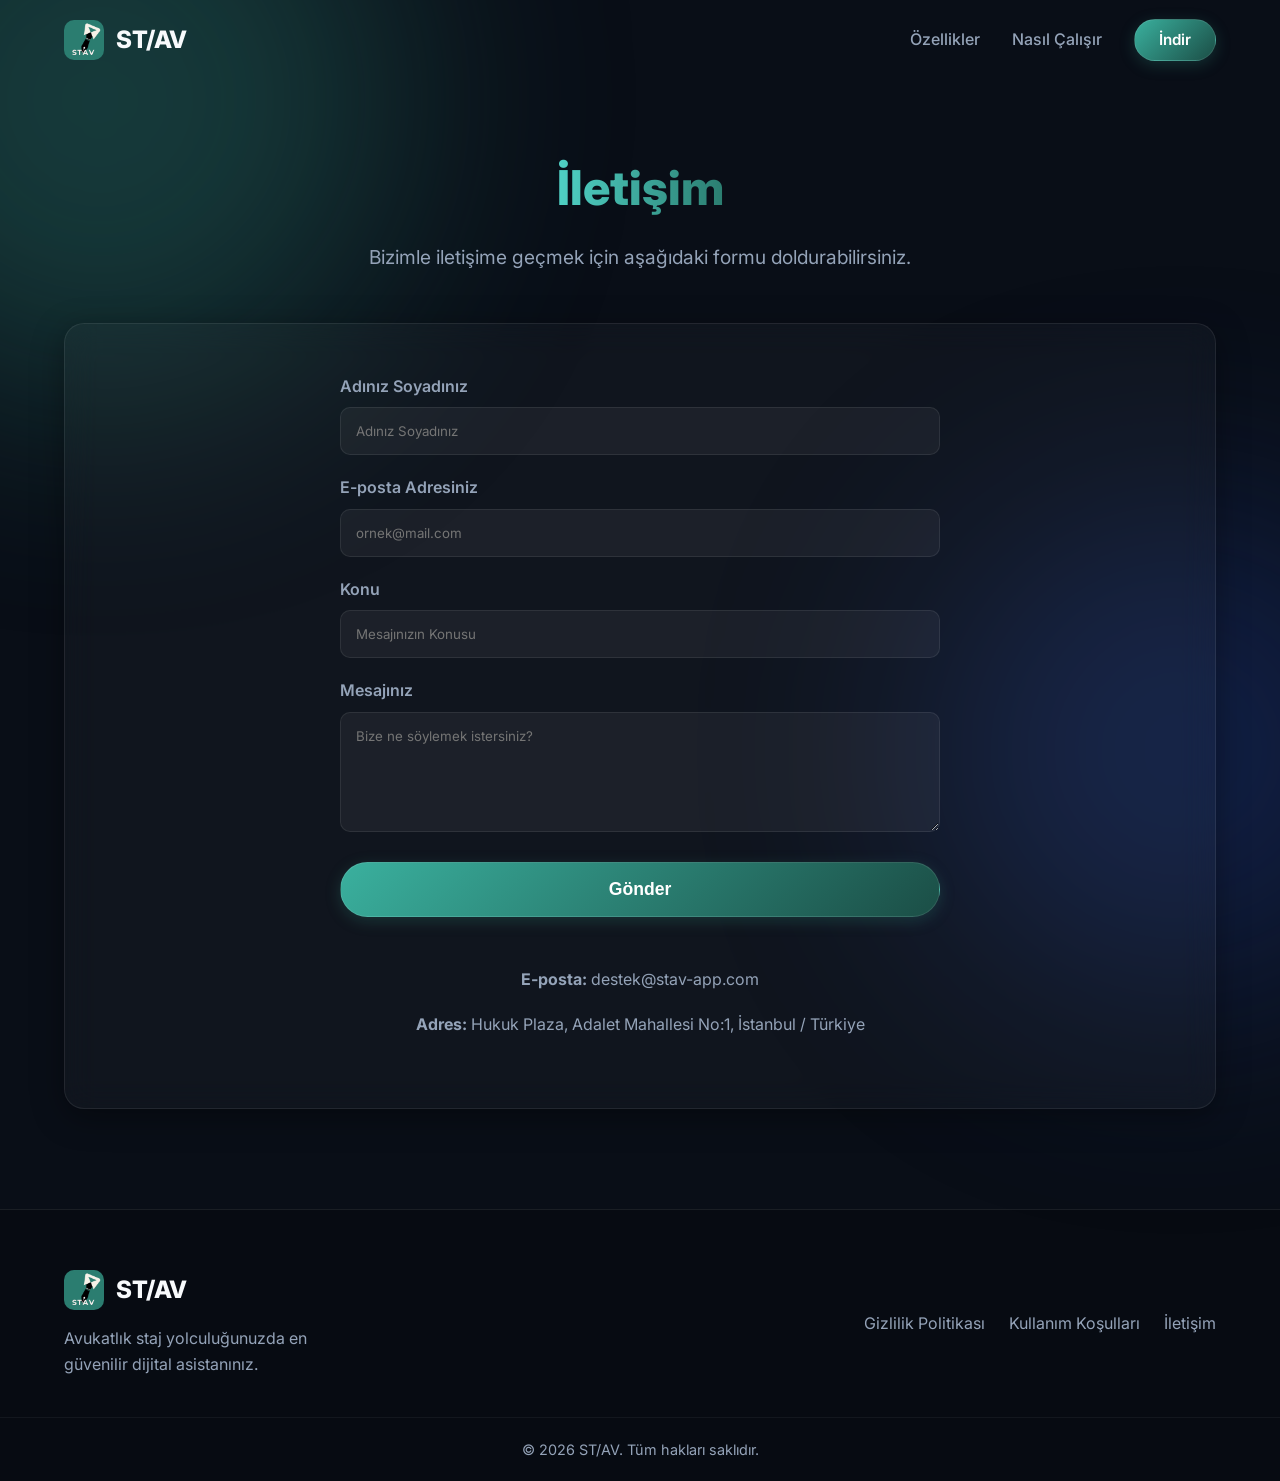
==== iletisim.html @ ea784f07 "Add files via upload" ====
<!DOCTYPE html>
<html lang="tr">
<head>
    <meta charset="UTF-8">
    <meta name="viewport" content="width=device-width, initial-scale=1.0">
    <title>İletişim - ST/AV</title>
    <link rel="preconnect" href="https://fonts.googleapis.com">
    <link rel="preconnect" href="https://fonts.gstatic.com" crossorigin>
    <link href="https://fonts.googleapis.com/css2?family=Inter:wght@300;400;600;800&display=swap" rel="stylesheet">
    <link rel="stylesheet" href="style.css">
</head>
<body>
    <div class="bg-glow glow-1"></div>
    <div class="bg-glow glow-2"></div>

    <header class="glass-header">
        <div class="container nav-container">
            <a href="index.html" class="logo-wrapper">
                <img src="image/storeLogo_512x512.png" alt="ST/AV Logo" class="logo-img">
                <span class="logo-text">ST/AV</span>
            </a>
            <div class="menu-toggle"><span class="bar"></span><span class="bar"></span><span class="bar"></span></div>
            <nav class="nav-links">
                <a href="index.html#features">Özellikler</a>
                <a href="index.html#how-it-works">Nasıl Çalışır</a>
                <a href="index.html#download" class="btn-primary-small">İndir</a>
            </nav>
        </div>
    </header>

    <main>
        <section class="page-header container animate-on-scroll">
            <h1><span class="text-gradient">İletişim</span></h1>
            <p style="color: var(--color-text-muted); font-size: 1.2rem; margin-top: 15px;">Bizimle iletişime geçmek için aşağıdaki formu doldurabilirsiniz.</p>
        </section>

        <section class="container animate-on-scroll delay-1">
            <div class="glass-panel content-panel" style="text-align: center;">
                <form class="contact-form">
                    <div class="form-group">
                        <label for="name">Adınız Soyadınız</label>
                        <input type="text" id="name" class="form-control" placeholder="Adınız Soyadınız">
                    </div>
                    <div class="form-group">
                        <label for="email">E-posta Adresiniz</label>
                        <input type="email" id="email" class="form-control" placeholder="ornek@mail.com">
                    </div>
                    <div class="form-group">
                        <label for="subject">Konu</label>
                        <input type="text" id="subject" class="form-control" placeholder="Mesajınızın Konusu">
                    </div>
                    <div class="form-group">
                        <label for="message">Mesajınız</label>
                        <textarea id="message" class="form-control" placeholder="Bize ne söylemek istersiniz?"></textarea>
                    </div>
                    <button type="button" class="btn-primary" style="margin-top: 10px; width: 100%;">Gönder</button>
                </form>
                
                <div style="margin-top: 50px; color: var(--color-text-muted);">
                    <p><strong>E-posta:</strong> destek@stav-app.com</p>
                    <p><strong>Adres:</strong> Hukuk Plaza, Adalet Mahallesi No:1, İstanbul / Türkiye</p>
                </div>
            </div>
        </section>
    </main>

    <footer class="footer-section">
        <div class="container footer-content">
            <div class="footer-left">
                <a href="index.html" class="logo-wrapper">
                    <img src="image/storeLogo_512x512.png" alt="ST/AV Logo" class="logo-img">
                    <span class="logo-text">ST/AV</span>
                </a>
                <p>Avukatlık staj yolculuğunuzda en güvenilir dijital asistanınız.</p>
            </div>
            <div class="footer-links">
                <a href="gizlilik.html">Gizlilik Politikası</a>
                <a href="kosullar.html">Kullanım Koşulları</a>
                <a href="iletisim.html">İletişim</a>
            </div>
        </div>
        <div class="footer-bottom">
            <p>&copy; 2026 ST/AV. Tüm hakları saklıdır.</p>
        </div>
    </footer>

    <script src="script.js"></script>
</body>
</html>
---- style.css ----
/* Reset and Variables */
:root {
    --color-primary: #2b7d70; /* Brand Color */
    --color-primary-light: #3ab09e;
    --color-primary-dark: #1b4e46;
    --color-bg: #090e17; /* Very Dark Slate */
    --color-text: #f8fafc;
    --color-text-muted: #94a3b8;
    
    --glass-bg: rgba(255, 255, 255, 0.03);
    --glass-border: rgba(255, 255, 255, 0.08);
    --glass-shadow: 0 8px 32px 0 rgba(0, 0, 0, 0.37);
    
    --transition-smooth: all 0.4s cubic-bezier(0.25, 1, 0.5, 1);
}

* {
    margin: 0;
    padding: 0;
    box-sizing: border-box;
}

html {
    scroll-behavior: smooth;
}

body {
    font-family: 'Inter', sans-serif;
    background-color: var(--color-bg);
    color: var(--color-text);
    overflow-x: hidden;
    line-height: 1.6;
}

.container {
    max-width: 1200px;
    margin: 0 auto;
    padding: 0 24px;
}

/* Background Glow Effects */
.bg-glow {
    position: fixed;
    border-radius: 50%;
    filter: blur(120px);
    z-index: -1;
    opacity: 0.4;
    pointer-events: none;
}

.glow-1 {
    width: 600px;
    height: 600px;
    background: var(--color-primary);
    top: -200px;
    left: -200px;
}

.glow-2 {
    width: 500px;
    height: 500px;
    background: #1e3a8a; /* Deep blue to mix with teal */
    bottom: -100px;
    right: -150px;
}

/* Glassmorphism Utilities */
.glass-panel {
    background: var(--glass-bg);
    backdrop-filter: blur(16px);
    -webkit-backdrop-filter: blur(16px);
    border: 1px solid var(--glass-border);
    border-radius: 20px;
    box-shadow: var(--glass-shadow);
}

/* Header & Nav */
.glass-header {
    position: fixed;
    top: 0;
    left: 0;
    width: 100%;
    z-index: 1000;
    transition: var(--transition-smooth);
    border-bottom: 1px solid transparent;
}

.glass-header.scrolled {
    background: rgba(9, 14, 23, 0.8);
    backdrop-filter: blur(20px);
    border-bottom: 1px solid var(--glass-border);
    padding: 10px 0;
}

.nav-container {
    display: flex;
    justify-content: space-between;
    align-items: center;
    height: 80px;
    transition: height 0.3s;
}

.glass-header.scrolled .nav-container {
    height: 60px;
}

.logo-wrapper {
    display: flex;
    align-items: center;
    gap: 12px;
    text-decoration: none;
    color: var(--color-text);
}

.logo-img {
    width: 40px;
    height: 40px;
    border-radius: 10px;
    object-fit: contain;
}

.logo-text {
    font-weight: 800;
    font-size: 1.5rem;
    letter-spacing: -0.5px;
}

.nav-links {
    display: flex;
    align-items: center;
    gap: 32px;
}

.nav-links a:not(.btn-primary-small) {
    color: var(--color-text-muted);
    text-decoration: none;
    font-weight: 500;
    transition: color 0.3s ease;
}

.nav-links a:not(.btn-primary-small):hover {
    color: var(--color-text);
}

/* Buttons */
.btn-primary, .btn-primary-small {
    background: linear-gradient(135deg, var(--color-primary-light), var(--color-primary-dark));
    color: white;
    text-decoration: none;
    font-weight: 600;
    border-radius: 50px;
    box-shadow: 0 4px 15px rgba(43, 125, 112, 0.3);
    transition: var(--transition-smooth);
    border: 1px solid rgba(255,255,255,0.1);
}

.btn-primary-small {
    padding: 8px 24px;
    font-size: 0.95rem;
}

.btn-primary {
    padding: 16px 36px;
    font-size: 1.1rem;
    display: inline-block;
}

.btn-primary:hover, .btn-primary-small:hover {
    transform: translateY(-2px);
    box-shadow: 0 8px 25px rgba(43, 125, 112, 0.5);
    filter: brightness(1.1);
}

.btn-secondary {
    background: rgba(255, 255, 255, 0.05);
    color: var(--color-text);
    text-decoration: none;
    font-weight: 600;
    border-radius: 50px;
    padding: 16px 36px;
    font-size: 1.1rem;
    display: inline-block;
    border: 1px solid var(--glass-border);
    backdrop-filter: blur(10px);
    transition: var(--transition-smooth);
}

.btn-secondary:hover {
    background: rgba(255, 255, 255, 0.1);
    transform: translateY(-2px);
}

/* Hero Section */
.hero-section {
    padding-top: 180px;
    padding-bottom: 100px;
    min-height: 100vh;
    display: flex;
    align-items: center;
    justify-content: space-between;
    gap: 50px;
}

.hero-content {
    flex: 1;
    max-width: 600px;
}

.hero-content h1 {
    font-size: 4rem;
    line-height: 1.1;
    font-weight: 800;
    margin-bottom: 24px;
}

.text-gradient {
    background: linear-gradient(to right, #4fd1c5, var(--color-primary));
    -webkit-background-clip: text;
    -webkit-text-fill-color: transparent;
    background-clip: text;
}

.hero-content p {
    font-size: 1.25rem;
    color: var(--color-text-muted);
    margin-bottom: 40px;
}

.hero-buttons {
    display: flex;
    gap: 16px;
}

.hero-image-wrapper {
    flex: 1;
    display: flex;
    justify-content: center;
    perspective: 1000px;
}

.hero-mockup {
    max-width: 100%;
    height: auto;
    border-radius: 30px;
    transform: rotateY(-10deg) rotateX(5deg);
    box-shadow: -20px 20px 50px rgba(0,0,0,0.5), 0 0 40px rgba(43, 125, 112, 0.2);
    animation: float 6s ease-in-out infinite;
}

@keyframes float {
    0% { transform: rotateY(-10deg) rotateX(5deg) translateY(0px); }
    50% { transform: rotateY(-10deg) rotateX(5deg) translateY(-20px); }
    100% { transform: rotateY(-10deg) rotateX(5deg) translateY(0px); }
}

/* Section Common */
.section-title {
    text-align: center;
    margin-bottom: 60px;
}

.section-title h2 {
    font-size: 2.5rem;
    font-weight: 800;
    margin-bottom: 16px;
}

.section-title p {
    color: var(--color-text-muted);
    font-size: 1.1rem;
    max-width: 600px;
    margin: 0 auto;
}

/* Features Section */
.features-section {
    padding: 100px 24px;
}

.features-grid {
    display: grid;
    grid-template-columns: repeat(auto-fit, minmax(300px, 1fr));
    gap: 30px;
}

.feature-card {
    padding: 40px;
    transition: var(--transition-smooth);
}

.feature-card:hover {
    transform: translateY(-10px);
    background: rgba(255, 255, 255, 0.05);
    border-color: rgba(255, 255, 255, 0.15);
}

.icon-circle {
    width: 60px;
    height: 60px;
    background: rgba(43, 125, 112, 0.2);
    border-radius: 50%;
    display: flex;
    align-items: center;
    justify-content: center;
    font-size: 1.5rem;
    margin-bottom: 24px;
    border: 1px solid rgba(43, 125, 112, 0.3);
}

.feature-card h3 {
    font-size: 1.5rem;
    margin-bottom: 16px;
}

.feature-card p {
    color: var(--color-text-muted);
}

/* Highlight Section */
.highlight-section {
    padding: 80px 24px;
}

.highlight-panel {
    padding: 60px;
    background: linear-gradient(135deg, rgba(30, 41, 59, 0.5), rgba(43, 125, 112, 0.1));
}

.highlight-text h2 {
    font-size: 2.5rem;
    margin-bottom: 20px;
}

.highlight-text p {
    font-size: 1.2rem;
    color: var(--color-text-muted);
    margin-bottom: 30px;
    max-width: 700px;
}

.check-list {
    list-style: none;
    display: flex;
    flex-direction: column;
    gap: 16px;
}

.check-list li {
    font-size: 1.1rem;
    display: flex;
    align-items: center;
    gap: 12px;
}

.check-list span {
    color: var(--color-primary-light);
    font-weight: bold;
}

/* CTA Section / Download */
.cta-section {
    padding: 120px 24px;
    text-align: center;
}

.cta-section h2 {
    font-size: 3rem;
    font-weight: 800;
    margin-bottom: 16px;
}

.cta-section p {
    font-size: 1.25rem;
    color: var(--color-text-muted);
    margin-bottom: 40px;
}

.store-buttons {
    display: flex;
    justify-content: center;
    gap: 20px;
    flex-wrap: wrap;
}

.store-btn {
    display: flex;
    align-items: center;
    gap: 15px;
    padding: 12px 30px;
    border-radius: 15px;
    cursor: pointer;
    transition: var(--transition-smooth);
    color: white;
    text-align: left;
}

.store-btn:hover {
    transform: translateY(-5px) scale(1.02);
    background: rgba(255, 255, 255, 0.08);
}

.store-icon {
    font-size: 2rem;
}

.store-text {
    display: flex;
    flex-direction: column;
}

.store-text span {
    font-size: 0.8rem;
    color: var(--color-text-muted);
}

.store-text strong {
    font-size: 1.2rem;
}

/* Footer */
.footer-section {
    border-top: 1px solid var(--glass-border);
    padding: 60px 0 20px 0;
    background: rgba(0,0,0,0.2);
    margin-top: 50px;
}

.footer-content {
    display: flex;
    justify-content: space-between;
    flex-wrap: wrap;
    gap: 40px;
    margin-bottom: 40px;
}

.footer-left p {
    color: var(--color-text-muted);
    margin-top: 16px;
    max-width: 300px;
}

.footer-links {
    display: flex;
    gap: 24px;
    align-items: center;
}

.footer-links a {
    color: var(--color-text-muted);
    text-decoration: none;
    transition: color 0.3s;
}

.footer-links a:hover {
    color: var(--color-text);
}

.footer-bottom {
    text-align: center;
    border-top: 1px solid rgba(255,255,255,0.05);
    padding-top: 20px;
    color: var(--color-text-muted);
    font-size: 0.9rem;
}

/* Animations */
.animate-on-scroll {
    opacity: 0;
    transform: translateY(30px);
    transition: opacity 0.8s ease, transform 0.8s ease;
}

.animate-on-scroll.is-visible {
    opacity: 1;
    transform: translateY(0);
}

.delay-1 {
    transition-delay: 0.2s;
}

/* Mobile Menu Toggle */
.menu-toggle {
    display: none;
    flex-direction: column;
    gap: 6px;
    cursor: pointer;
    z-index: 1001;
}

.menu-toggle .bar {
    width: 25px;
    height: 3px;
    background-color: var(--color-text);
    transition: var(--transition-smooth);
    border-radius: 3px;
}

.menu-toggle.active .bar:nth-child(1) {
    transform: translateY(9px) rotate(45deg);
}

.menu-toggle.active .bar:nth-child(2) {
    opacity: 0;
}

.menu-toggle.active .bar:nth-child(3) {
    transform: translateY(-9px) rotate(-45deg);
}

/* Responsive */
@media (max-width: 900px) {
    .hero-section {
        flex-direction: column;
        padding-top: 120px;
        text-align: center;
    }
    
    .hero-buttons {
        justify-content: center;
    }
    
    .hero-content h1 {
        font-size: 3rem;
    }
    
    .menu-toggle {
        display: flex;
    }
    
    .nav-links {
        position: fixed;
        top: 0;
        left: 0;
        width: 100%;
        height: 100vh;
        background: rgba(9, 14, 23, 0.98);
        backdrop-filter: blur(20px);
        flex-direction: column;
        justify-content: center;
        align-items: center;
        transition: transform 0.4s ease;
        transform: translateY(-100%);
        z-index: 999;
    }
    
    .nav-links.active {
        transform: translateY(0);
    }
    
    .nav-links a {
        font-size: 1.5rem;
    }
    
    .hero-mockup {
        max-width: 80%;
    }
    
    .footer-content {
        flex-direction: column;
        align-items: center;
        text-align: center;
    }
    
    .footer-links {
        flex-direction: column;
        gap: 15px;
    }
    
    .content-panel {
        padding: 30px 20px;
    }
}

/* Inner Pages Styles */
.page-header {
    padding-top: 150px;
    padding-bottom: 50px;
    text-align: center;
}

.page-header h1 {
    font-size: 3rem;
    font-weight: 800;
}

.content-panel {
    padding: 50px;
    margin-bottom: 100px;
}

.content-panel h2 {
    margin-top: 30px;
    margin-bottom: 15px;
    color: var(--color-primary-light);
}

.content-panel p {
    margin-bottom: 20px;
    color: var(--color-text-muted);
}

.content-panel ul {
    margin-left: 20px;
    margin-bottom: 20px;
    color: var(--color-text-muted);
}

/* Contact form */
.contact-form {
    display: flex;
    flex-direction: column;
    gap: 20px;
    max-width: 600px;
    margin: 0 auto;
}

.form-group {
    display: flex;
    flex-direction: column;
    gap: 8px;
    text-align: left;
}

.form-group label {
    font-weight: 600;
    color: var(--color-text-muted);
}

.form-control {
    background: rgba(255, 255, 255, 0.05);
    border: 1px solid var(--glass-border);
    padding: 15px;
    border-radius: 10px;
    color: white;
    font-family: inherit;
    transition: var(--transition-smooth);
}

.form-control:focus {
    outline: none;
    border-color: var(--color-primary);
    background: rgba(43, 125, 112, 0.1);
}

textarea.form-control {
    resize: vertical;
    min-height: 120px;
}
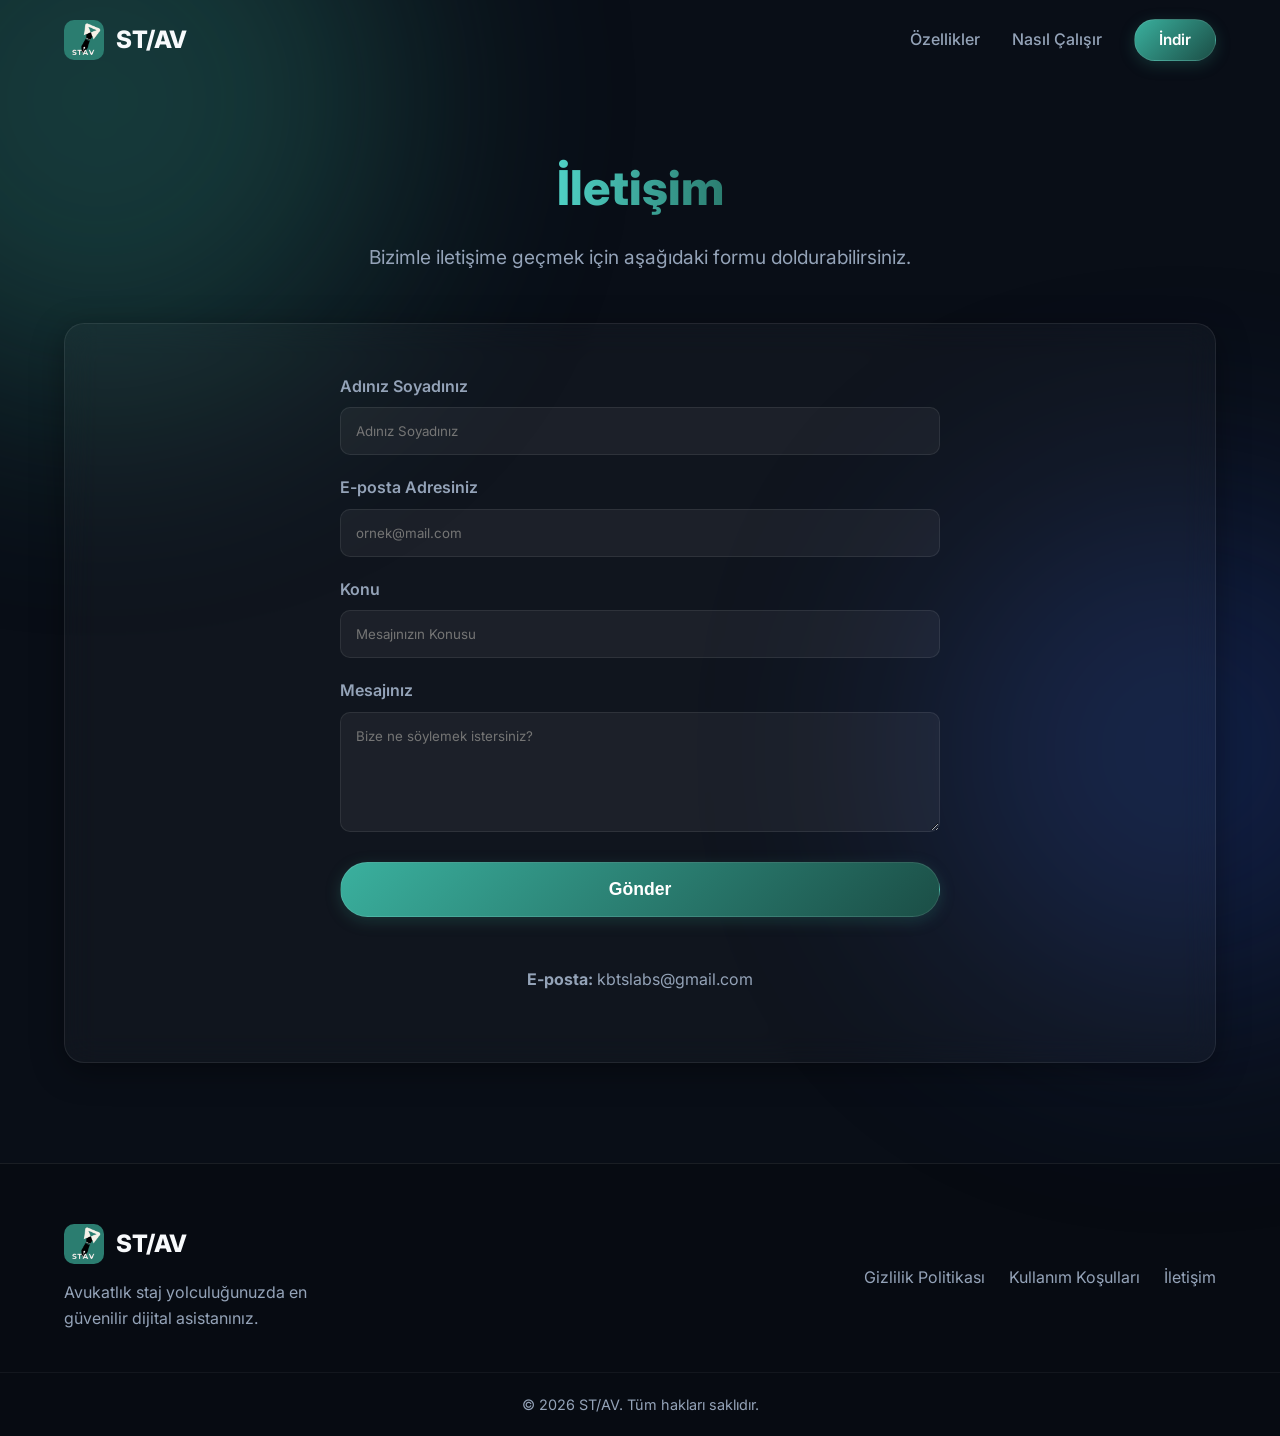
==== commit b44f8e59: "Update iletisim.html" ====
--- a/iletisim.html
+++ b/iletisim.html
@@ -57,8 +57,7 @@
                 </form>
                 
                 <div style="margin-top: 50px; color: var(--color-text-muted);">
-                    <p><strong>E-posta:</strong> destek@stav-app.com</p>
-                    <p><strong>Adres:</strong> Hukuk Plaza, Adalet Mahallesi No:1, İstanbul / Türkiye</p>
+                    <p><strong>E-posta:</strong> kbtslabs@gmail.com</p>
                 </div>
             </div>
         </section>
